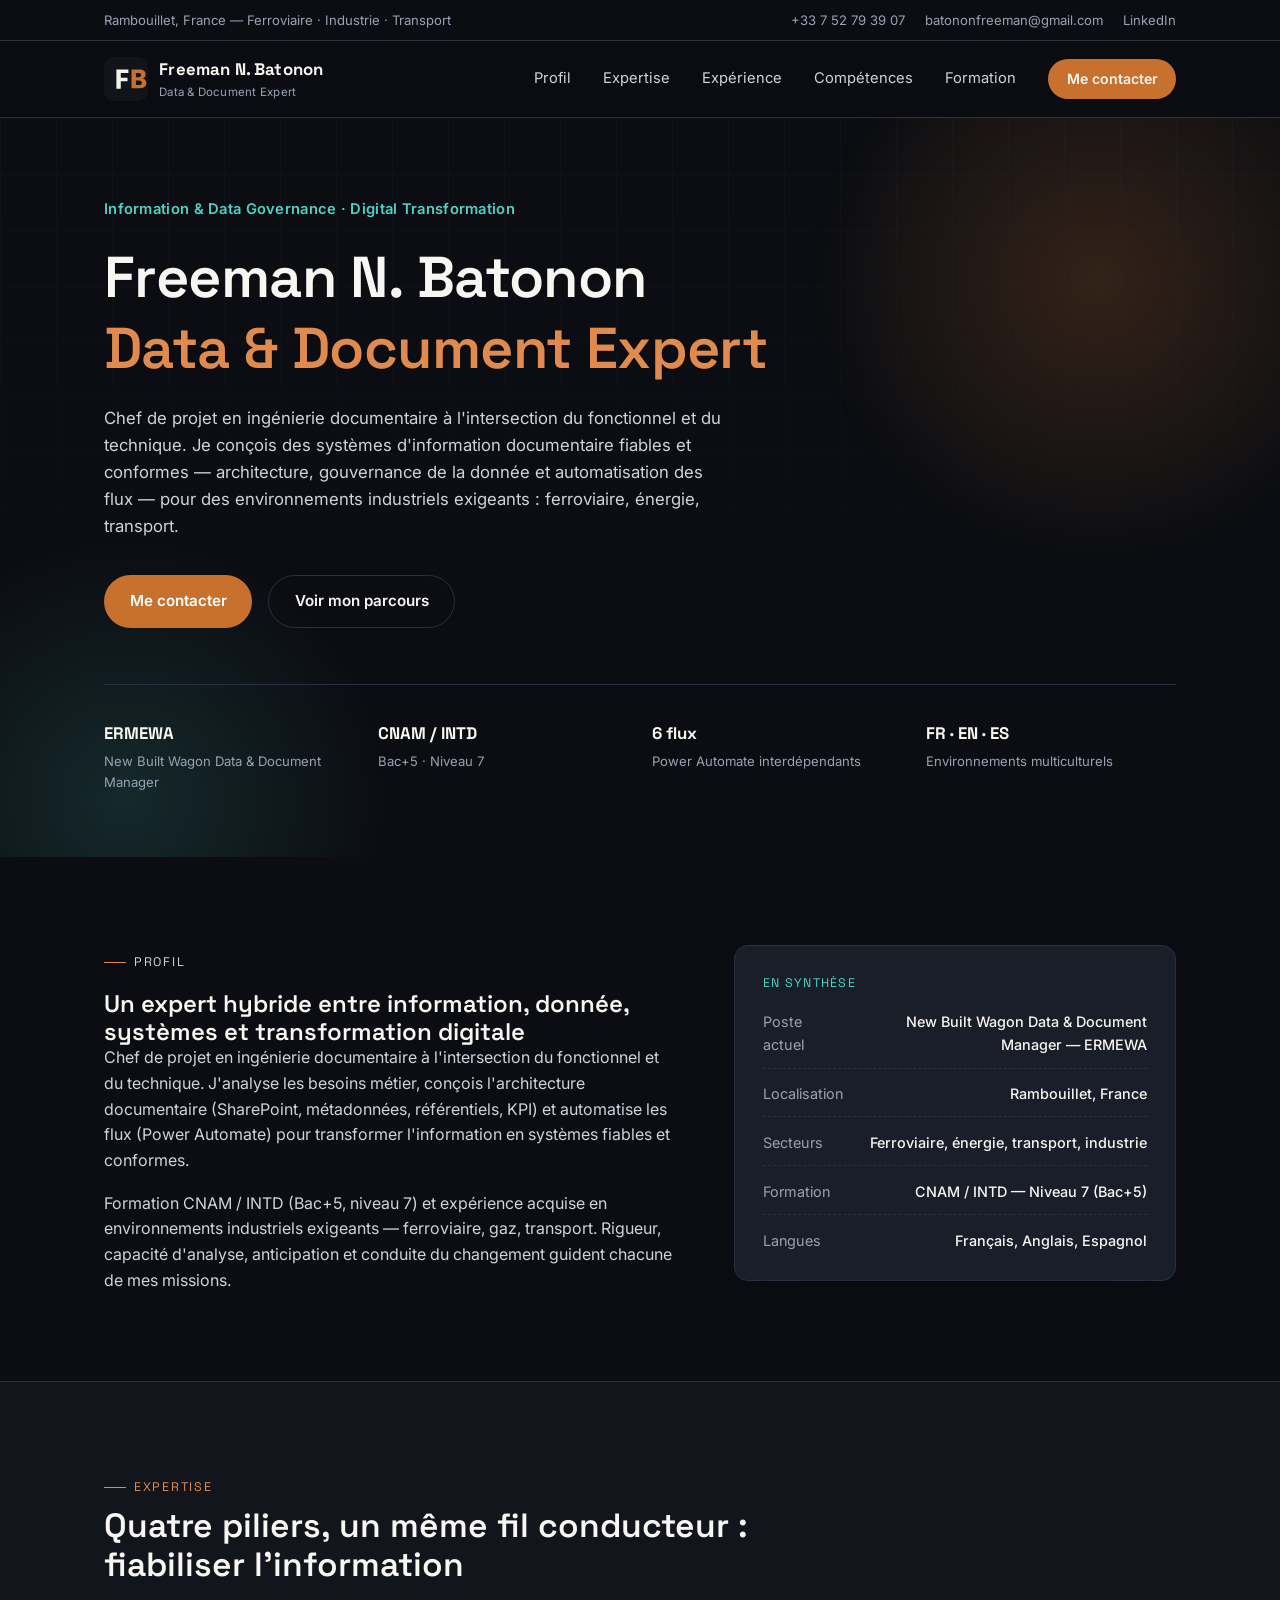
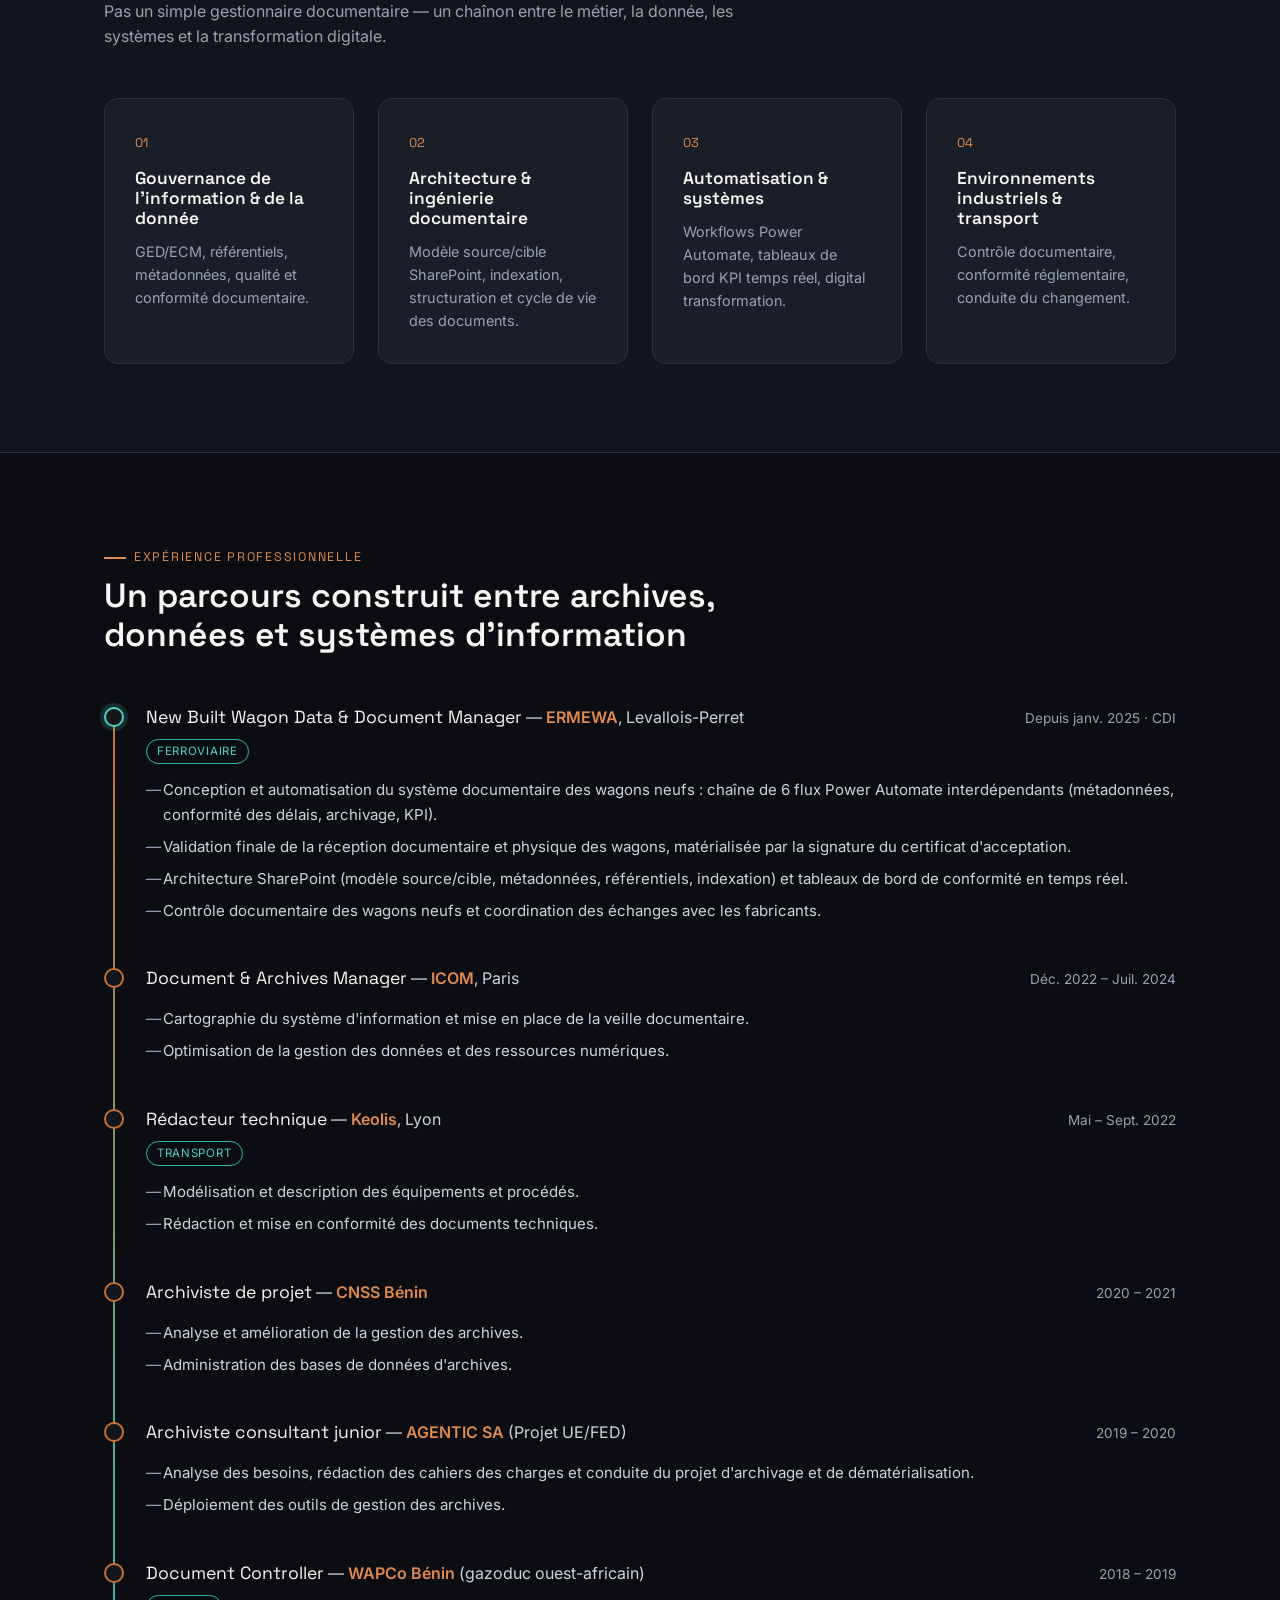
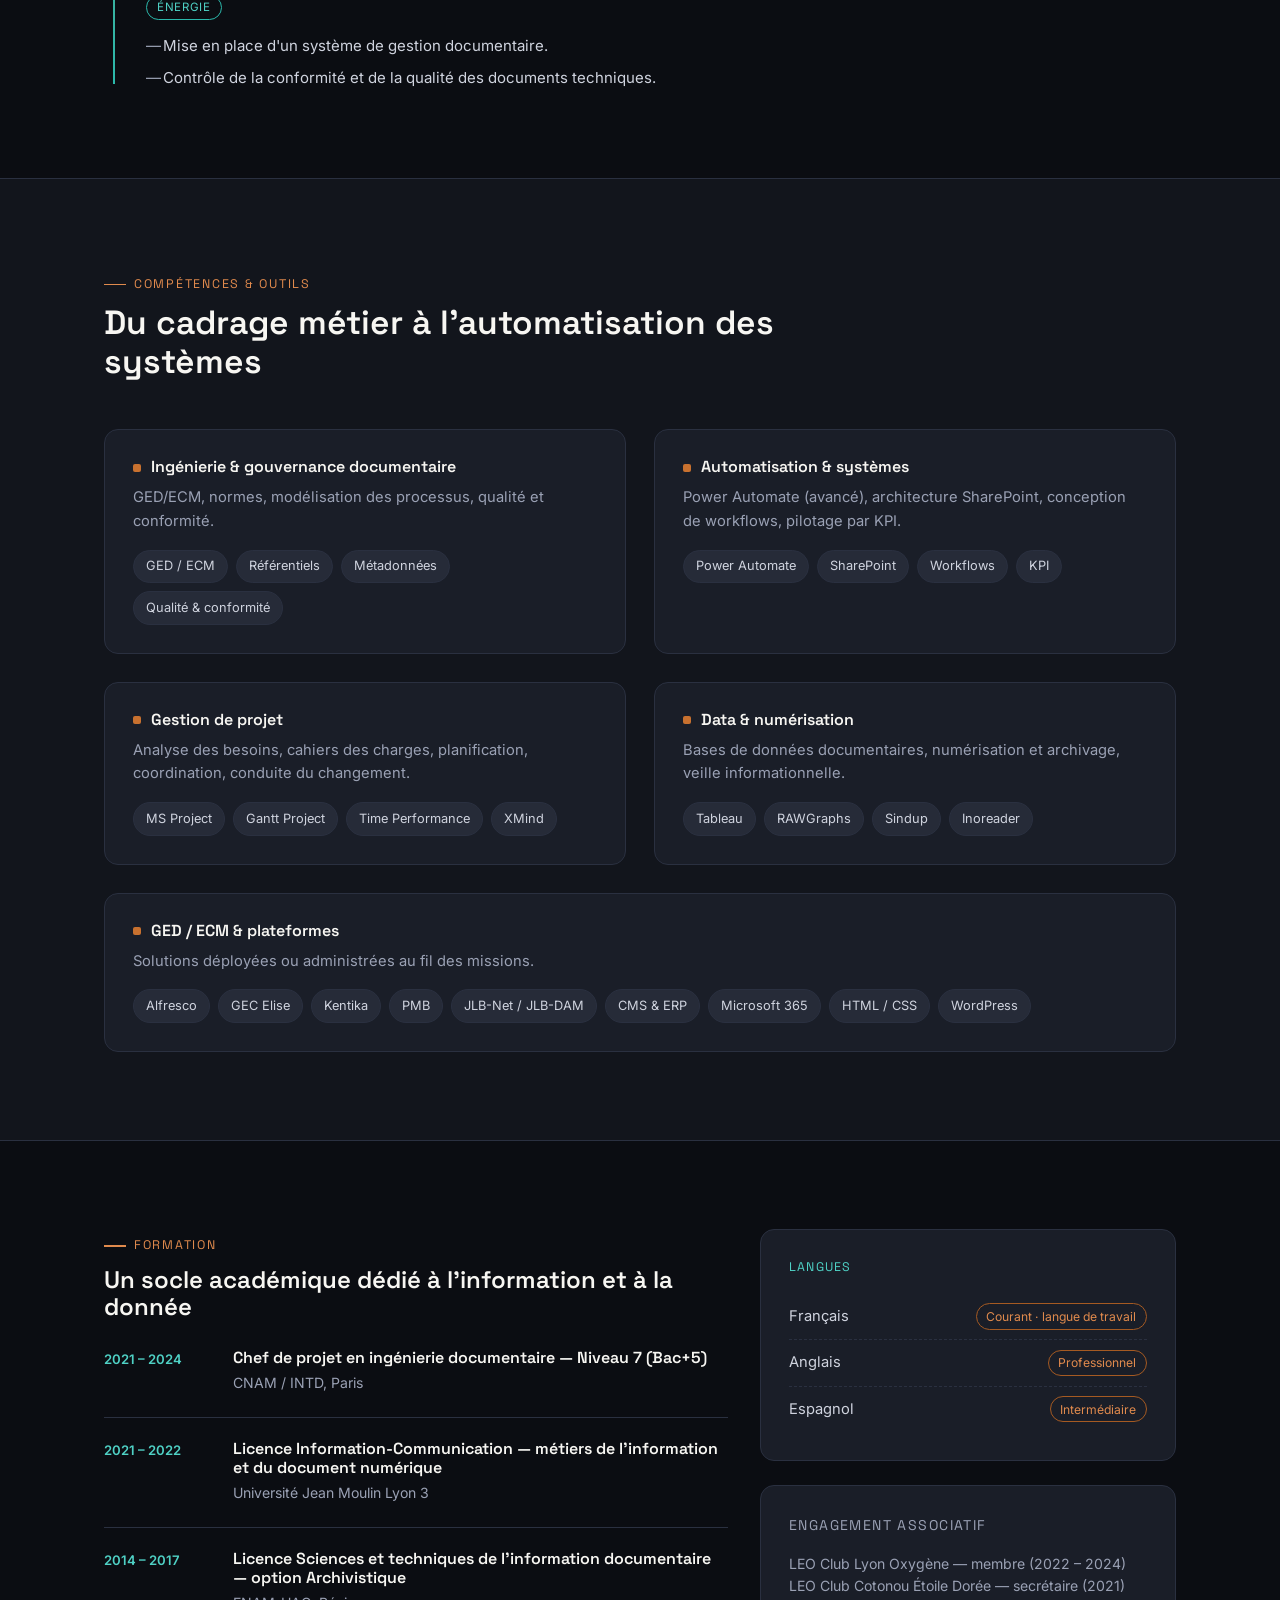
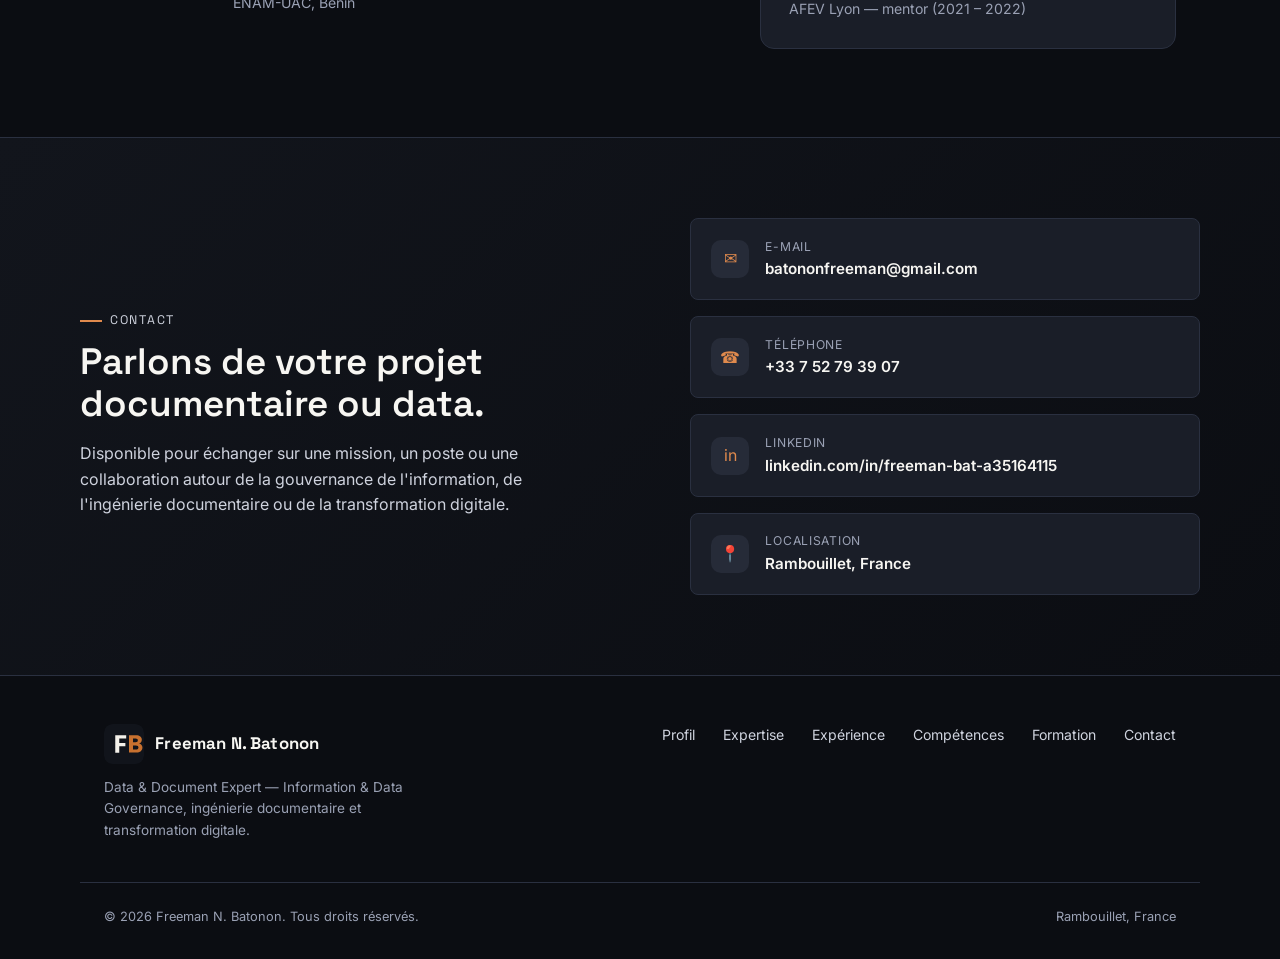
==== index.html @ de6629a1 "Site personnel de Freeman N. Batonon (v1) Page unique présentant le positionnement de Freeman comme " ====
<!DOCTYPE html>
<html lang="fr">
<head>
  <meta charset="UTF-8" />
  <meta name="viewport" content="width=device-width, initial-scale=1.0" />
  <title>Freeman N. Batonon — Data &amp; Document Expert</title>
  <meta name="description" content="Freeman N. Batonon — Chef de projet en ingénierie documentaire, Information &amp; Data Governance, Digital Transformation. Architecture documentaire, gouvernance de la donnée et automatisation des flux en environnements industriels (ferroviaire, énergie, transport)." />
  <meta name="theme-color" content="#0b0d12" />

  <!-- Open Graph -->
  <meta property="og:type" content="website" />
  <meta property="og:title" content="Freeman N. Batonon — Data & Document Expert" />
  <meta property="og:description" content="Chef de projet en ingénierie documentaire · Information & Data Governance · Digital Transformation. À l'intersection de l'information, de la donnée, des systèmes et du transport." />
  <meta property="og:locale" content="fr_FR" />

  <link rel="icon" type="image/svg+xml" href="assets/monogram.svg" />
  <link rel="preconnect" href="https://fonts.googleapis.com" />
  <link rel="preconnect" href="https://fonts.gstatic.com" crossorigin />
  <link href="https://fonts.googleapis.com/css2?family=Space+Grotesk:wght@500;600;700&family=Inter:wght@400;500;600;700&display=swap" rel="stylesheet" />
  <link rel="stylesheet" href="styles.css" />
</head>
<body>
  <a class="skip-link" href="#main">Aller au contenu</a>

  <!-- ============ TOP UTILITY BAR ============ -->
  <div class="topbar">
    <div class="wrap topbar-inner">
      <p class="topbar-tag">Rambouillet, France — Ferroviaire · Industrie · Transport</p>
      <nav class="topbar-nav" aria-label="Liens utiles">
        <a href="tel:+33752793907">+33 7 52 79 39 07</a>
        <a href="mailto:batononfreeman@gmail.com">batononfreeman@gmail.com</a>
        <a href="https://www.linkedin.com/in/freeman-bat-a35164115" target="_blank" rel="noopener">LinkedIn</a>
      </nav>
    </div>
  </div>

  <!-- ============ HEADER ============ -->
  <header class="site-header" id="top">
    <div class="wrap header-inner">
      <a class="brand" href="#top" aria-label="Freeman N. Batonon, accueil">
        <img class="brand-mark" src="assets/monogram.svg" alt="" width="44" height="44" />
        <span class="brand-text">Freeman N. Batonon<span class="brand-role">Data &amp; Document Expert</span></span>
      </a>

      <nav class="nav" id="nav" aria-label="Navigation principale">
        <a href="#profil">Profil</a>
        <a href="#expertise">Expertise</a>
        <a href="#experience">Expérience</a>
        <a href="#competences">Compétences</a>
        <a href="#formation">Formation</a>
        <a class="nav-cta" href="#contact">Me contacter</a>
      </nav>

      <button class="menu-btn" id="menuBtn" aria-label="Ouvrir le menu" aria-expanded="false" aria-controls="nav">
        <span></span><span></span><span></span>
      </button>
    </div>
  </header>

  <main id="main">
    <!-- ============ HERO ============ -->
    <section class="hero">
      <div class="hero-bg" aria-hidden="true">
        <span class="hero-grid"></span>
      </div>
      <div class="wrap">
        <p class="eyebrow reveal">Information &amp; Data Governance · Digital Transformation</p>

        <h1 class="hero-title">
          <span class="name reveal">Freeman N. Batonon</span>
          <span class="role reveal">Data &amp; Document Expert</span>
        </h1>

        <p class="hero-sub reveal">
          Chef de projet en ingénierie documentaire à l'intersection du fonctionnel et du technique.
          Je conçois des systèmes d'information documentaire fiables et conformes — architecture,
          gouvernance de la donnée et automatisation des flux — pour des environnements industriels
          exigeants : ferroviaire, énergie, transport.
        </p>

        <div class="hero-actions reveal">
          <a class="btn btn-primary" href="#contact">Me contacter</a>
          <a class="btn btn-ghost" href="#experience">Voir mon parcours</a>
        </div>

        <ul class="trust reveal">
          <li><strong>ERMEWA</strong><span>New Built Wagon Data &amp; Document Manager</span></li>
          <li><strong>CNAM / INTD</strong><span>Bac+5 · Niveau 7</span></li>
          <li><strong>6 flux</strong><span>Power Automate interdépendants</span></li>
          <li><strong>FR · EN · ES</strong><span>Environnements multiculturels</span></li>
        </ul>
      </div>
    </section>

    <!-- ============ PROFIL ============ -->
    <section class="section" id="profil">
      <div class="wrap about">
        <div class="about-text">
          <p class="label reveal">Profil</p>
          <h2 class="reveal">Un expert hybride entre information, donnée, systèmes et transformation digitale</h2>
          <p class="reveal">
            Chef de projet en ingénierie documentaire à l'intersection du fonctionnel et du technique.
            J'analyse les besoins métier, conçois l'architecture documentaire (SharePoint, métadonnées,
            référentiels, KPI) et automatise les flux (Power Automate) pour transformer l'information
            en systèmes fiables et conformes.
          </p>
          <p class="reveal">
            Formation CNAM / INTD (Bac+5, niveau 7) et expérience acquise en environnements industriels
            exigeants — ferroviaire, gaz, transport. Rigueur, capacité d'analyse, anticipation et
            conduite du changement guident chacune de mes missions.
          </p>
        </div>
        <aside class="about-card reveal">
          <p class="about-card-label">En synthèse</p>
          <ul class="facts">
            <li><span>Poste actuel</span><span>New Built Wagon Data &amp; Document Manager — ERMEWA</span></li>
            <li><span>Localisation</span><span>Rambouillet, France</span></li>
            <li><span>Secteurs</span><span>Ferroviaire, énergie, transport, industrie</span></li>
            <li><span>Formation</span><span>CNAM / INTD — Niveau 7 (Bac+5)</span></li>
            <li><span>Langues</span><span>Français, Anglais, Espagnol</span></li>
          </ul>
        </aside>
      </div>
    </section>

    <!-- ============ EXPERTISE ============ -->
    <section class="section section-tint" id="expertise">
      <div class="wrap">
        <header class="section-head">
          <p class="label reveal">Expertise</p>
          <h2 class="reveal">Quatre piliers, un même fil conducteur : fiabiliser l'information</h2>
          <p class="section-lead reveal">
            Pas un simple gestionnaire documentaire — un chaînon entre le métier, la donnée, les
            systèmes et la transformation digitale.
          </p>
        </header>

        <div class="pillars">
          <article class="pillar reveal">
            <span class="pillar-num">01</span>
            <h3>Gouvernance de l'information &amp; de la donnée</h3>
            <p>GED/ECM, référentiels, métadonnées, qualité et conformité documentaire.</p>
          </article>
          <article class="pillar reveal">
            <span class="pillar-num">02</span>
            <h3>Architecture &amp; ingénierie documentaire</h3>
            <p>Modèle source/cible SharePoint, indexation, structuration et cycle de vie des documents.</p>
          </article>
          <article class="pillar reveal">
            <span class="pillar-num">03</span>
            <h3>Automatisation &amp; systèmes</h3>
            <p>Workflows Power Automate, tableaux de bord KPI temps réel, digital transformation.</p>
          </article>
          <article class="pillar reveal">
            <span class="pillar-num">04</span>
            <h3>Environnements industriels &amp; transport</h3>
            <p>Contrôle documentaire, conformité réglementaire, conduite du changement.</p>
          </article>
        </div>
      </div>
    </section>

    <!-- ============ EXPÉRIENCE ============ -->
    <section class="section" id="experience">
      <div class="wrap">
        <header class="section-head">
          <p class="label reveal">Expérience professionnelle</p>
          <h2 class="reveal">Un parcours construit entre archives, données et systèmes d'information</h2>
        </header>

        <div class="timeline">
          <article class="tl-item current reveal">
            <span class="tl-dot" aria-hidden="true"></span>
            <div class="tl-head">
              <div><span class="tl-role">New Built Wagon Data &amp; Document Manager</span> — <span class="tl-org">ERMEWA</span>, Levallois-Perret</div>
              <span class="tl-period">Depuis janv. 2025 · CDI</span>
            </div>
            <span class="tl-tag">Ferroviaire</span>
            <ul class="tl-list">
              <li>Conception et automatisation du système documentaire des wagons neufs : chaîne de 6 flux Power Automate interdépendants (métadonnées, conformité des délais, archivage, KPI).</li>
              <li>Validation finale de la réception documentaire et physique des wagons, matérialisée par la signature du certificat d'acceptation.</li>
              <li>Architecture SharePoint (modèle source/cible, métadonnées, référentiels, indexation) et tableaux de bord de conformité en temps réel.</li>
              <li>Contrôle documentaire des wagons neufs et coordination des échanges avec les fabricants.</li>
            </ul>
          </article>

          <article class="tl-item reveal">
            <span class="tl-dot" aria-hidden="true"></span>
            <div class="tl-head">
              <div><span class="tl-role">Document &amp; Archives Manager</span> — <span class="tl-org">ICOM</span>, Paris</div>
              <span class="tl-period">Déc. 2022 – Juil. 2024</span>
            </div>
            <ul class="tl-list">
              <li>Cartographie du système d'information et mise en place de la veille documentaire.</li>
              <li>Optimisation de la gestion des données et des ressources numériques.</li>
            </ul>
          </article>

          <article class="tl-item reveal">
            <span class="tl-dot" aria-hidden="true"></span>
            <div class="tl-head">
              <div><span class="tl-role">Rédacteur technique</span> — <span class="tl-org">Keolis</span>, Lyon</div>
              <span class="tl-period">Mai – Sept. 2022</span>
            </div>
            <span class="tl-tag">Transport</span>
            <ul class="tl-list">
              <li>Modélisation et description des équipements et procédés.</li>
              <li>Rédaction et mise en conformité des documents techniques.</li>
            </ul>
          </article>

          <article class="tl-item reveal">
            <span class="tl-dot" aria-hidden="true"></span>
            <div class="tl-head">
              <div><span class="tl-role">Archiviste de projet</span> — <span class="tl-org">CNSS Bénin</span></div>
              <span class="tl-period">2020 – 2021</span>
            </div>
            <ul class="tl-list">
              <li>Analyse et amélioration de la gestion des archives.</li>
              <li>Administration des bases de données d'archives.</li>
            </ul>
          </article>

          <article class="tl-item reveal">
            <span class="tl-dot" aria-hidden="true"></span>
            <div class="tl-head">
              <div><span class="tl-role">Archiviste consultant junior</span> — <span class="tl-org">AGENTIC SA</span> (Projet UE/FED)</div>
              <span class="tl-period">2019 – 2020</span>
            </div>
            <ul class="tl-list">
              <li>Analyse des besoins, rédaction des cahiers des charges et conduite du projet d'archivage et de dématérialisation.</li>
              <li>Déploiement des outils de gestion des archives.</li>
            </ul>
          </article>

          <article class="tl-item reveal">
            <span class="tl-dot" aria-hidden="true"></span>
            <div class="tl-head">
              <div><span class="tl-role">Document Controller</span> — <span class="tl-org">WAPCo Bénin</span> (gazoduc ouest-africain)</div>
              <span class="tl-period">2018 – 2019</span>
            </div>
            <span class="tl-tag">Énergie</span>
            <ul class="tl-list">
              <li>Mise en place d'un système de gestion documentaire.</li>
              <li>Contrôle de la conformité et de la qualité des documents techniques.</li>
            </ul>
          </article>
        </div>
      </div>
    </section>

    <!-- ============ COMPÉTENCES & OUTILS ============ -->
    <section class="section section-tint" id="competences">
      <div class="wrap">
        <header class="section-head">
          <p class="label reveal">Compétences &amp; outils</p>
          <h2 class="reveal">Du cadrage métier à l'automatisation des systèmes</h2>
        </header>

        <div class="skills-grid">
          <div class="skill-block reveal">
            <h3>Ingénierie &amp; gouvernance documentaire</h3>
            <p>GED/ECM, normes, modélisation des processus, qualité et conformité.</p>
            <div class="tags">
              <span class="tag">GED / ECM</span><span class="tag">Référentiels</span>
              <span class="tag">Métadonnées</span><span class="tag">Qualité &amp; conformité</span>
            </div>
          </div>
          <div class="skill-block reveal">
            <h3>Automatisation &amp; systèmes</h3>
            <p>Power Automate (avancé), architecture SharePoint, conception de workflows, pilotage par KPI.</p>
            <div class="tags">
              <span class="tag">Power Automate</span><span class="tag">SharePoint</span>
              <span class="tag">Workflows</span><span class="tag">KPI</span>
            </div>
          </div>
          <div class="skill-block reveal">
            <h3>Gestion de projet</h3>
            <p>Analyse des besoins, cahiers des charges, planification, coordination, conduite du changement.</p>
            <div class="tags">
              <span class="tag">MS Project</span><span class="tag">Gantt Project</span>
              <span class="tag">Time Performance</span><span class="tag">XMind</span>
            </div>
          </div>
          <div class="skill-block reveal">
            <h3>Data &amp; numérisation</h3>
            <p>Bases de données documentaires, numérisation et archivage, veille informationnelle.</p>
            <div class="tags">
              <span class="tag">Tableau</span><span class="tag">RAWGraphs</span>
              <span class="tag">Sindup</span><span class="tag">Inoreader</span>
            </div>
          </div>
        </div>

        <div class="skill-block reveal" style="margin-top: 1.75rem;">
          <h3>GED / ECM &amp; plateformes</h3>
          <p>Solutions déployées ou administrées au fil des missions.</p>
          <div class="tags">
            <span class="tag">Alfresco</span><span class="tag">GEC Elise</span><span class="tag">Kentika</span>
            <span class="tag">PMB</span><span class="tag">JLB-Net / JLB-DAM</span><span class="tag">CMS &amp; ERP</span>
            <span class="tag">Microsoft 365</span><span class="tag">HTML / CSS</span><span class="tag">WordPress</span>
          </div>
        </div>
      </div>
    </section>

    <!-- ============ FORMATION & LANGUES ============ -->
    <section class="section" id="formation">
      <div class="wrap split-two">
        <div>
          <p class="label reveal">Formation</p>
          <h2 class="reveal" style="margin-bottom: 1.75rem;">Un socle académique dédié à l'information et à la donnée</h2>
          <div class="formation-list">
            <div class="formation-item reveal">
              <span class="years">2021 – 2024</span>
              <div>
                <h3>Chef de projet en ingénierie documentaire — Niveau 7 (Bac+5)</h3>
                <p>CNAM / INTD, Paris</p>
              </div>
            </div>
            <div class="formation-item reveal">
              <span class="years">2021 – 2022</span>
              <div>
                <h3>Licence Information-Communication — métiers de l'information et du document numérique</h3>
                <p>Université Jean Moulin Lyon 3</p>
              </div>
            </div>
            <div class="formation-item reveal">
              <span class="years">2014 – 2017</span>
              <div>
                <h3>Licence Sciences et techniques de l'information documentaire — option Archivistique</h3>
                <p>ENAM-UAC, Bénin</p>
              </div>
            </div>
          </div>
        </div>

        <div>
          <div class="langues-card reveal">
            <p class="about-card-label">Langues</p>
            <div class="lang-row"><span>Français</span><span class="lang-level">Courant · langue de travail</span></div>
            <div class="lang-row"><span>Anglais</span><span class="lang-level">Professionnel</span></div>
            <div class="lang-row"><span>Espagnol</span><span class="lang-level">Intermédiaire</span></div>
          </div>
          <div class="engage-card reveal">
            <p class="about-card-label">Engagement associatif</p>
            <p>
              LEO Club Lyon Oxygène — membre (2022 – 2024)<br />
              LEO Club Cotonou Étoile Dorée — secrétaire (2021)<br />
              AFEV Lyon — mentor (2021 – 2022)
            </p>
          </div>
        </div>
      </div>
    </section>

    <!-- ============ CONTACT ============ -->
    <section class="cta" id="contact">
      <div class="wrap cta-inner">
        <div class="cta-text reveal">
          <p class="label">Contact</p>
          <h2>Parlons de votre projet documentaire ou data.</h2>
          <p>
            Disponible pour échanger sur une mission, un poste ou une collaboration autour de la
            gouvernance de l'information, de l'ingénierie documentaire ou de la transformation digitale.
          </p>
        </div>

        <div class="contact-cards reveal">
          <a class="contact-card" href="mailto:batononfreeman@gmail.com">
            <span class="contact-icon" aria-hidden="true">✉</span>
            <span class="contact-meta"><span>E-mail</span><strong>batononfreeman@gmail.com</strong></span>
          </a>
          <a class="contact-card" href="tel:+33752793907">
            <span class="contact-icon" aria-hidden="true">☎</span>
            <span class="contact-meta"><span>Téléphone</span><strong>+33 7 52 79 39 07</strong></span>
          </a>
          <a class="contact-card" href="https://www.linkedin.com/in/freeman-bat-a35164115" target="_blank" rel="noopener">
            <span class="contact-icon" aria-hidden="true">in</span>
            <span class="contact-meta"><span>LinkedIn</span><strong>linkedin.com/in/freeman-bat-a35164115</strong></span>
          </a>
          <div class="contact-card" style="cursor: default;">
            <span class="contact-icon" aria-hidden="true">📍</span>
            <span class="contact-meta"><span>Localisation</span><strong>Rambouillet, France</strong></span>
          </div>
        </div>
      </div>
    </section>
  </main>

  <!-- ============ FOOTER ============ -->
  <footer class="site-footer">
    <div class="wrap footer-inner">
      <div class="footer-brand">
        <a class="brand" href="#top" aria-label="Freeman N. Batonon, accueil">
          <img class="brand-mark" src="assets/monogram.svg" alt="" width="40" height="40" />
          <span class="brand-text">Freeman N. Batonon</span>
        </a>
        <p>Data &amp; Document Expert — Information &amp; Data Governance, ingénierie documentaire et transformation digitale.</p>
      </div>
      <nav class="footer-links" aria-label="Liens du site">
        <a href="#profil">Profil</a>
        <a href="#expertise">Expertise</a>
        <a href="#experience">Expérience</a>
        <a href="#competences">Compétences</a>
        <a href="#formation">Formation</a>
        <a href="#contact">Contact</a>
      </nav>
    </div>
    <div class="wrap footer-bottom">
      <p>© <span id="year">2026</span> Freeman N. Batonon. Tous droits réservés.</p>
      <p>Rambouillet, France</p>
    </div>
  </footer>

  <script src="script.js"></script>
</body>
</html>
---- styles.css ----
/* ===========================================================
   Freeman N. Batonon — Data & Document Expert
   Design system: ink/graphite base, copper (rail) + teal (data) accents
   =========================================================== */

:root {
  /* Base */
  --ink-950: #0b0d12;
  --ink-900: #12151c;
  --ink-800: #1a1e28;
  --ink-700: #262b38;
  --ink-600: #384056;
  --line: #2a3040;
  --paper: #f6f4ef;
  --paper-dim: #e9e6dd;

  /* Text */
  --text-0: #f7f6f2;
  --text-1: #cfd3de;
  --text-2: #9aa1b4;
  --text-ink: #1b1d24;
  --text-ink-dim: #565c6e;

  /* Accents */
  --copper-400: #e08a4d;
  --copper-500: #c8712f;
  --copper-600: #a55a22;
  --teal-400: #4fd1c5;
  --teal-500: #2bb8ab;

  /* Type */
  --font-head: "Space Grotesk", "Segoe UI", sans-serif;
  --font-body: "Inter", "Segoe UI", sans-serif;

  /* Layout */
  --wrap: 1120px;
  --radius: 14px;
  --radius-sm: 8px;
  --shadow-1: 0 20px 50px -25px rgba(0, 0, 0, 0.6);
  --shadow-2: 0 10px 30px -18px rgba(0, 0, 0, 0.5);

  color-scheme: dark;
}

/* ============ RESET ============ */
* , *::before, *::after { box-sizing: border-box; }
html { scroll-behavior: smooth; }
body {
  margin: 0;
  background: var(--ink-950);
  color: var(--text-1);
  font-family: var(--font-body);
  font-size: 16px;
  line-height: 1.6;
  -webkit-font-smoothing: antialiased;
}
img { max-width: 100%; display: block; }
a { color: inherit; text-decoration: none; }
ul { list-style: none; margin: 0; padding: 0; }
h1, h2, h3, h4 { font-family: var(--font-head); color: var(--text-0); margin: 0; line-height: 1.15; font-weight: 600; }
p { margin: 0; }
button { font: inherit; color: inherit; background: none; border: none; cursor: pointer; }

.skip-link {
  position: absolute; left: -999px; top: 0;
  background: var(--copper-500); color: #fff; padding: 0.75rem 1.25rem;
  z-index: 200; border-radius: 0 0 8px 0;
}
.skip-link:focus { left: 0; }

:focus-visible { outline: 2px solid var(--teal-400); outline-offset: 3px; }

.wrap { max-width: var(--wrap); margin: 0 auto; padding: 0 1.5rem; }

.label {
  font-family: var(--font-head);
  font-size: 0.78rem;
  letter-spacing: 0.14em;
  text-transform: uppercase;
  color: var(--copper-400);
  margin: 0 0 0.6rem;
  display: inline-flex;
  align-items: center;
  gap: 0.5rem;
}
.label::before {
  content: "";
  width: 22px; height: 1.5px;
  background: var(--copper-400);
  display: inline-block;
}

/* ============ REVEAL ANIMATION ============ */
.reveal { opacity: 0; transform: translateY(16px); transition: opacity 0.7s ease, transform 0.7s ease; }
.reveal.in-view { opacity: 1; transform: translateY(0); }
@media (prefers-reduced-motion: reduce) {
  .reveal { opacity: 1; transform: none; transition: none; }
  html { scroll-behavior: auto; }
}

/* ============ TOPBAR ============ */
.topbar {
  background: var(--ink-950);
  border-bottom: 1px solid var(--line);
  font-size: 0.82rem;
}
.topbar-inner { display: flex; align-items: center; justify-content: space-between; height: 40px; }
.topbar-tag { color: var(--text-2); margin: 0; }
.topbar-nav { display: flex; align-items: center; gap: 1.25rem; }
.topbar-nav a { color: var(--text-2); transition: color 0.2s; }
.topbar-nav a:hover { color: var(--teal-400); }

/* ============ HEADER ============ */
.site-header {
  position: sticky; top: 0; z-index: 100;
  background: rgba(11, 13, 18, 0.85);
  backdrop-filter: blur(10px);
  border-bottom: 1px solid var(--line);
}
.header-inner { display: flex; align-items: center; justify-content: space-between; height: 76px; }
.brand { display: flex; align-items: center; gap: 0.7rem; }
.brand-mark { border-radius: 8px; }
.brand-text { font-family: var(--font-head); font-weight: 700; font-size: 1.05rem; color: var(--text-0); letter-spacing: 0.01em; }
.brand-role { display: block; font-family: var(--font-body); font-weight: 400; font-size: 0.72rem; color: var(--text-2); letter-spacing: 0.02em; }

.nav { display: flex; align-items: center; gap: 2rem; }
.nav a:not(.nav-cta) {
  font-size: 0.92rem; color: var(--text-1); position: relative; padding: 0.3rem 0;
  transition: color 0.2s;
}
.nav a:not(.nav-cta):hover, .nav a.active { color: var(--text-0); }
.nav a:not(.nav-cta)::after {
  content: ""; position: absolute; left: 0; right: 100%; bottom: -2px; height: 2px;
  background: var(--copper-400); transition: right 0.25s ease;
}
.nav a:not(.nav-cta):hover::after, .nav a.active::after { right: 0; }
.nav-cta {
  background: var(--copper-500); color: #fff; padding: 0.55rem 1.15rem; border-radius: 999px;
  font-size: 0.88rem; font-weight: 600; transition: background 0.2s, transform 0.2s;
}
.nav-cta:hover { background: var(--copper-400); transform: translateY(-1px); }

.menu-btn { display: none; flex-direction: column; gap: 5px; width: 34px; height: 34px; align-items: center; justify-content: center; }
.menu-btn span { width: 22px; height: 2px; background: var(--text-0); transition: transform 0.25s, opacity 0.25s; }
.menu-btn[aria-expanded="true"] span:nth-child(1) { transform: translateY(7px) rotate(45deg); }
.menu-btn[aria-expanded="true"] span:nth-child(2) { opacity: 0; }
.menu-btn[aria-expanded="true"] span:nth-child(3) { transform: translateY(-7px) rotate(-45deg); }

@media (max-width: 860px) {
  .menu-btn { display: flex; }
  .nav {
    position: fixed; inset: 76px 0 0 0; height: calc(100vh - 76px);
    background: var(--ink-950); flex-direction: column; justify-content: flex-start;
    padding: 2.5rem 1.5rem; gap: 1.75rem; transform: translateX(100%);
    transition: transform 0.3s ease; overflow-y: auto;
  }
  .nav.open { transform: translateX(0); }
  .nav a:not(.nav-cta) { font-size: 1.15rem; }
  .nav-cta { align-self: flex-start; }
}

/* ============ BUTTONS ============ */
.btn {
  display: inline-flex; align-items: center; gap: 0.5rem;
  padding: 0.85rem 1.6rem; border-radius: 999px; font-weight: 600; font-size: 0.95rem;
  transition: background 0.2s, color 0.2s, transform 0.2s, border-color 0.2s;
}
.btn-primary { background: var(--copper-500); color: #fff; }
.btn-primary:hover { background: var(--copper-400); transform: translateY(-2px); }
.btn-ghost { border: 1px solid var(--line); color: var(--text-0); }
.btn-ghost:hover { border-color: var(--teal-400); color: var(--teal-400); transform: translateY(-2px); }

/* ============ HERO ============ */
.hero { position: relative; overflow: hidden; padding: 5rem 0 4rem; }
.hero-bg { position: absolute; inset: 0; z-index: -1; }
.hero-bg::before {
  content: ""; position: absolute; top: -20%; right: -10%; width: 620px; height: 620px;
  background: radial-gradient(circle, rgba(200, 113, 47, 0.22), transparent 65%);
  filter: blur(10px);
}
.hero-bg::after {
  content: ""; position: absolute; bottom: -30%; left: -12%; width: 560px; height: 560px;
  background: radial-gradient(circle, rgba(79, 209, 197, 0.14), transparent 65%);
}
.hero-grid {
  position: absolute; inset: 0;
  background-image: linear-gradient(var(--line) 1px, transparent 1px), linear-gradient(90deg, var(--line) 1px, transparent 1px);
  background-size: 56px 56px;
  mask-image: linear-gradient(to bottom, rgba(0,0,0,0.5), transparent 70%);
  opacity: 0.35;
}

.eyebrow { font-size: 0.92rem; color: var(--teal-400); font-weight: 600; letter-spacing: 0.02em; margin-bottom: 1.4rem; }
.hero-title { font-size: clamp(2.3rem, 5vw, 3.6rem); letter-spacing: -0.01em; }
.hero-title .name { display: block; color: var(--text-0); }
.hero-title .role { display: block; color: var(--copper-400); margin-top: 0.3rem; }
.hero-sub {
  margin-top: 1.5rem; font-size: 1.05rem; color: var(--text-1); max-width: 620px;
}
.hero-actions { margin-top: 2.2rem; display: flex; gap: 1rem; flex-wrap: wrap; }

.trust {
  margin-top: 3.5rem; display: grid; grid-template-columns: repeat(4, 1fr); gap: 1.5rem;
  padding-top: 2.2rem; border-top: 1px solid var(--line);
}
.trust li { display: flex; flex-direction: column; gap: 0.25rem; }
.trust strong { font-family: var(--font-head); color: var(--text-0); font-size: 1.05rem; }
.trust span { font-size: 0.82rem; color: var(--text-2); }
@media (max-width: 760px) { .trust { grid-template-columns: repeat(2, 1fr); } }

/* ============ SECTION SHELL ============ */
.section { padding: 5.5rem 0; }
.section-tint { background: var(--ink-900); border-top: 1px solid var(--line); border-bottom: 1px solid var(--line); }
.section-head { max-width: 680px; margin: 0 0 3rem; }
.section-head h2 { font-size: clamp(1.6rem, 3vw, 2.1rem); }
.section-lead { margin-top: 0.9rem; color: var(--text-2); font-size: 1rem; }

/* ============ PROFIL / ABOUT ============ */
.about { display: grid; grid-template-columns: 1.3fr 1fr; gap: 3.5rem; align-items: start; }
.about-text p { margin-bottom: 1.1rem; color: var(--text-1); }
.about-text p:last-child { margin-bottom: 0; }
.about-card {
  background: var(--ink-800); border: 1px solid var(--line); border-radius: var(--radius);
  padding: 1.75rem; box-shadow: var(--shadow-2);
}
.about-card-label { font-family: var(--font-head); font-size: 0.78rem; text-transform: uppercase; letter-spacing: 0.1em; color: var(--teal-400); margin-bottom: 1rem; }
.facts { display: flex; flex-direction: column; gap: 0.85rem; }
.facts li { display: flex; justify-content: space-between; gap: 1rem; font-size: 0.9rem; border-bottom: 1px dashed var(--line); padding-bottom: 0.7rem; }
.facts li:last-child { border-bottom: none; padding-bottom: 0; }
.facts span:first-child { color: var(--text-2); }
.facts span:last-child { color: var(--text-0); text-align: right; font-weight: 500; }
@media (max-width: 860px) { .about { grid-template-columns: 1fr; } }

/* ============ EXPERTISE PILLARS ============ */
.pillars { display: grid; grid-template-columns: repeat(4, 1fr); gap: 1.5rem; }
.pillar {
  background: var(--ink-800); border: 1px solid var(--line); border-radius: var(--radius);
  padding: 1.9rem; transition: transform 0.25s, border-color 0.25s;
}
.pillar:hover { transform: translateY(-4px); border-color: var(--copper-500); }
.pillar-num { font-family: var(--font-head); font-size: 0.8rem; color: var(--copper-400); }
.pillar h3 { font-size: 1.08rem; margin: 0.9rem 0 0.7rem; }
.pillar p { font-size: 0.9rem; color: var(--text-2); }
@media (max-width: 980px) { .pillars { grid-template-columns: repeat(2, 1fr); } }
@media (max-width: 560px) { .pillars { grid-template-columns: 1fr; } }

/* ============ TIMELINE (EXPERIENCE) ============ */
.timeline { position: relative; margin-top: 1rem; }
.timeline::before {
  content: ""; position: absolute; left: 9px; top: 6px; bottom: 6px; width: 2px;
  background: linear-gradient(var(--copper-500), var(--teal-500));
}
.tl-item { position: relative; padding: 0 0 2.6rem 2.6rem; }
.tl-item:last-child { padding-bottom: 0; }
.tl-dot {
  position: absolute; left: 0; top: 4px; width: 20px; height: 20px; border-radius: 50%;
  background: var(--ink-900); border: 2px solid var(--copper-500);
}
.tl-item.current .tl-dot { border-color: var(--teal-400); box-shadow: 0 0 0 4px rgba(79, 209, 197, 0.16); }
.tl-head { display: flex; flex-wrap: wrap; align-items: baseline; justify-content: space-between; gap: 0.5rem 1.5rem; }
.tl-role { font-family: var(--font-head); font-size: 1.1rem; color: var(--text-0); }
.tl-org { color: var(--copper-400); font-weight: 600; }
.tl-period { font-size: 0.85rem; color: var(--text-2); white-space: nowrap; }
.tl-tag {
  display: inline-block; margin-top: 0.5rem; font-size: 0.72rem; letter-spacing: 0.06em; text-transform: uppercase;
  color: var(--teal-400); border: 1px solid var(--teal-500); border-radius: 999px; padding: 0.15rem 0.65rem;
}
.tl-list { margin-top: 0.9rem; display: flex; flex-direction: column; gap: 0.5rem; }
.tl-list li { position: relative; padding-left: 1.1rem; font-size: 0.94rem; color: var(--text-1); }
.tl-list li::before { content: "—"; position: absolute; left: 0; color: var(--text-2); }

/* ============ SKILLS / TOOLS ============ */
.skills-grid { display: grid; grid-template-columns: repeat(2, 1fr); gap: 1.75rem; }
.skill-block {
  background: var(--ink-800); border: 1px solid var(--line); border-radius: var(--radius); padding: 1.75rem;
}
.skill-block h3 { font-size: 1rem; display: flex; align-items: center; gap: 0.6rem; }
.skill-block h3::before { content: ""; width: 8px; height: 8px; border-radius: 2px; background: var(--copper-500); }
.skill-block p { margin-top: 0.6rem; font-size: 0.92rem; color: var(--text-2); }
.tags { margin-top: 1rem; display: flex; flex-wrap: wrap; gap: 0.5rem; }
.tag {
  font-size: 0.8rem; padding: 0.35rem 0.75rem; border-radius: 999px; background: var(--ink-700);
  color: var(--text-1); border: 1px solid var(--line);
}
@media (max-width: 760px) { .skills-grid { grid-template-columns: 1fr; } }

/* ============ FORMATION / LANGUES ============ */
.split-two { display: grid; grid-template-columns: 1.5fr 1fr; gap: 2rem; }
.formation-list { display: flex; flex-direction: column; gap: 1.4rem; }
.formation-item { display: grid; grid-template-columns: 110px 1fr; gap: 1.2rem; padding-bottom: 1.4rem; border-bottom: 1px solid var(--line); }
.formation-item:last-child { border-bottom: none; padding-bottom: 0; }
.formation-item .years { font-size: 0.82rem; color: var(--teal-400); font-weight: 600; }
.formation-item h3 { font-size: 1rem; margin-bottom: 0.3rem; }
.formation-item p { font-size: 0.88rem; color: var(--text-2); }

.langues-card, .engage-card {
  background: var(--ink-800); border: 1px solid var(--line); border-radius: var(--radius); padding: 1.75rem;
}
.langues-card + .engage-card { margin-top: 1.5rem; }
.lang-row { display: flex; align-items: center; justify-content: space-between; padding: 0.6rem 0; border-bottom: 1px dashed var(--line); font-size: 0.92rem; }
.lang-row:last-child { border-bottom: none; }
.lang-level { font-size: 0.76rem; color: var(--copper-400); border: 1px solid var(--copper-600); border-radius: 999px; padding: 0.15rem 0.6rem; }
.engage-card p { font-size: 0.88rem; color: var(--text-2); }
@media (max-width: 860px) { .split-two { grid-template-columns: 1fr; } .formation-item { grid-template-columns: 1fr; } }

/* ============ CTA / CONTACT ============ */
.cta {
  background: linear-gradient(135deg, var(--ink-900), var(--ink-950));
  border-top: 1px solid var(--line);
}
.cta-inner { padding: 5rem 0; display: grid; grid-template-columns: 1.1fr 1fr; gap: 3rem; align-items: center; }
.cta-text h2 { font-size: clamp(1.7rem, 3vw, 2.3rem); }
.cta-text p { margin-top: 1rem; color: var(--text-1); max-width: 480px; }
.contact-cards { display: grid; gap: 1rem; }
.contact-card {
  display: flex; align-items: center; gap: 1rem; background: var(--ink-800); border: 1px solid var(--line);
  border-radius: var(--radius-sm); padding: 1.1rem 1.3rem; transition: border-color 0.2s, transform 0.2s;
}
.contact-card:hover { border-color: var(--copper-500); transform: translateX(4px); }
.contact-icon {
  width: 38px; height: 38px; border-radius: 10px; background: var(--ink-700); display: flex;
  align-items: center; justify-content: center; color: var(--copper-400); flex-shrink: 0;
}
.contact-meta span { display: block; font-size: 0.76rem; color: var(--text-2); text-transform: uppercase; letter-spacing: 0.06em; }
.contact-meta strong { font-size: 0.95rem; color: var(--text-0); font-weight: 600; }
@media (max-width: 860px) { .cta-inner { grid-template-columns: 1fr; } }

/* ============ FOOTER ============ */
.site-footer { background: var(--ink-950); border-top: 1px solid var(--line); padding: 3rem 0 2rem; }
.footer-inner { display: flex; flex-wrap: wrap; justify-content: space-between; gap: 2rem; align-items: flex-start; }
.footer-brand p { margin-top: 0.8rem; font-size: 0.85rem; color: var(--text-2); max-width: 320px; }
.footer-links { display: flex; gap: 1.75rem; flex-wrap: wrap; }
.footer-links a { font-size: 0.88rem; color: var(--text-1); transition: color 0.2s; }
.footer-links a:hover { color: var(--teal-400); }
.footer-bottom {
  margin-top: 2.5rem; padding-top: 1.5rem; border-top: 1px solid var(--line);
  display: flex; justify-content: space-between; flex-wrap: wrap; gap: 0.75rem;
  font-size: 0.8rem; color: var(--text-2);
}

.sr-only {
  position: absolute; width: 1px; height: 1px; padding: 0; margin: -1px; overflow: hidden;
  clip: rect(0,0,0,0); white-space: nowrap; border: 0;
}
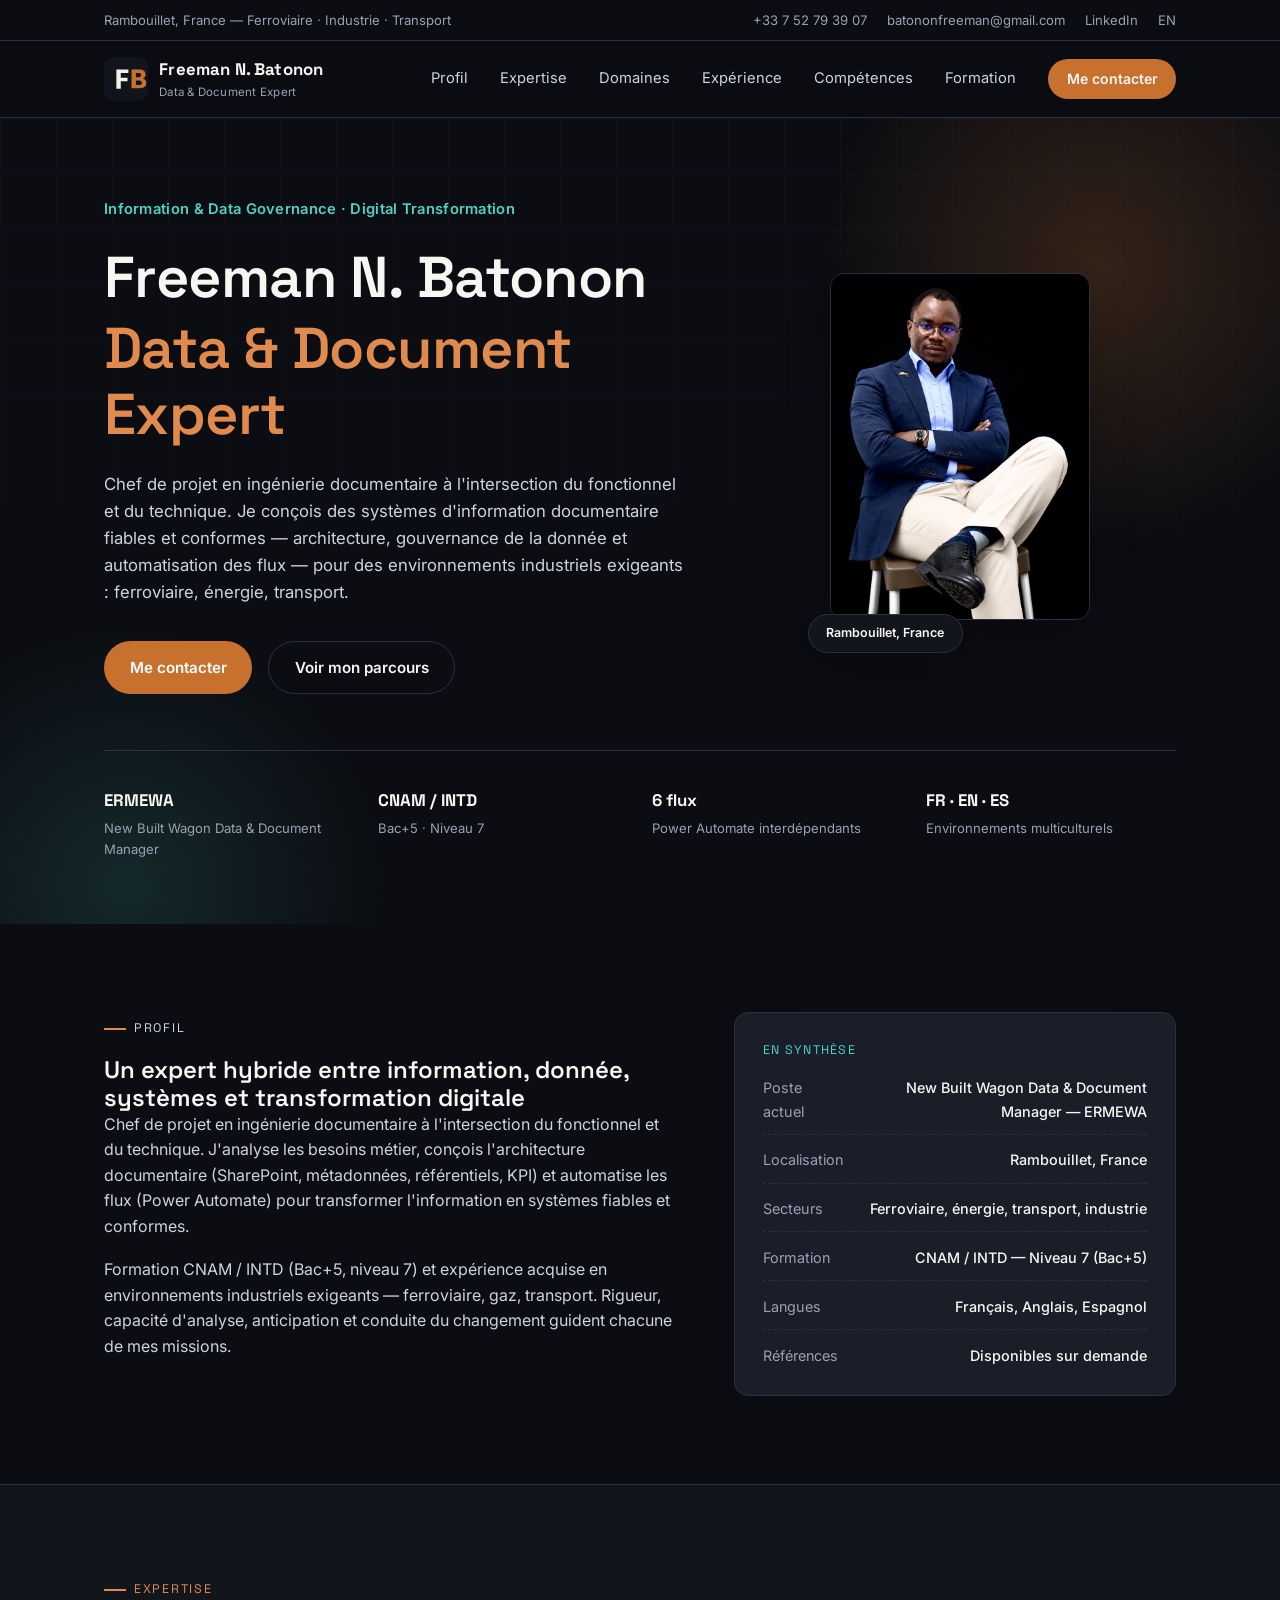
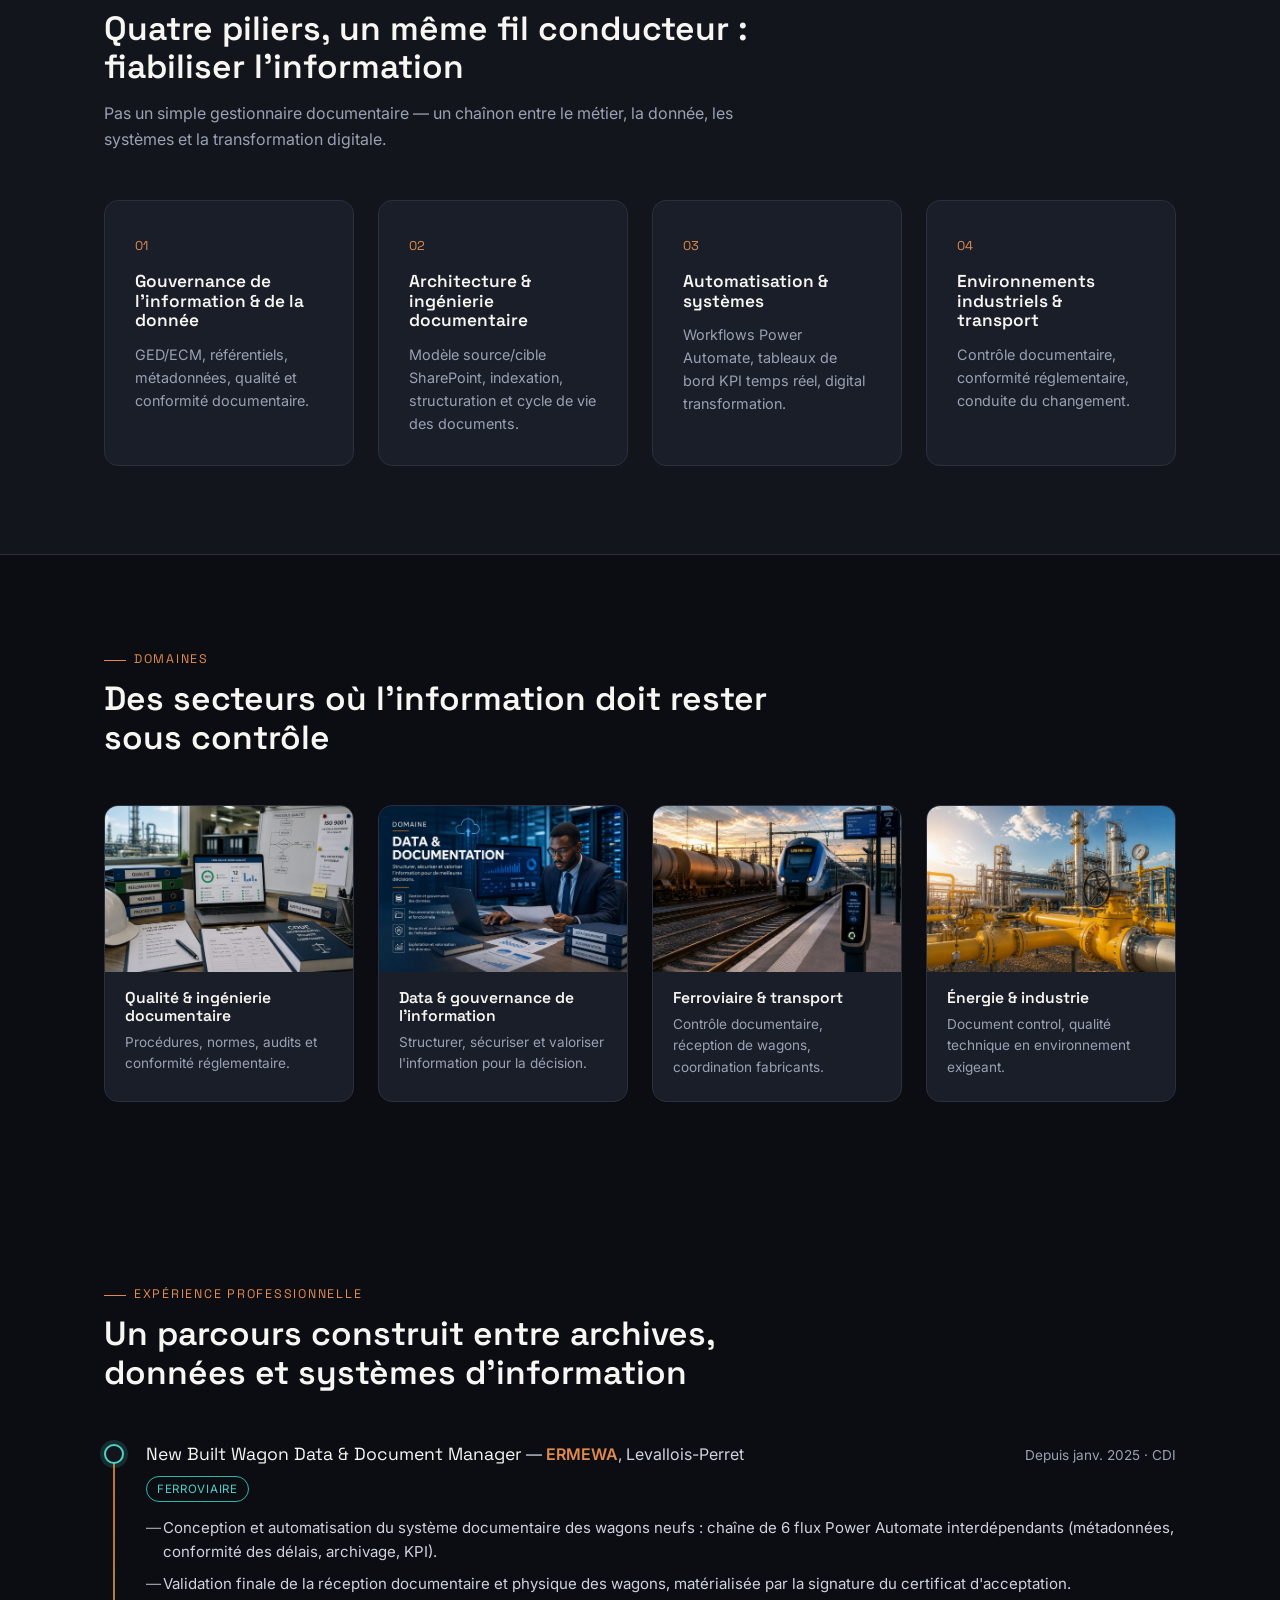
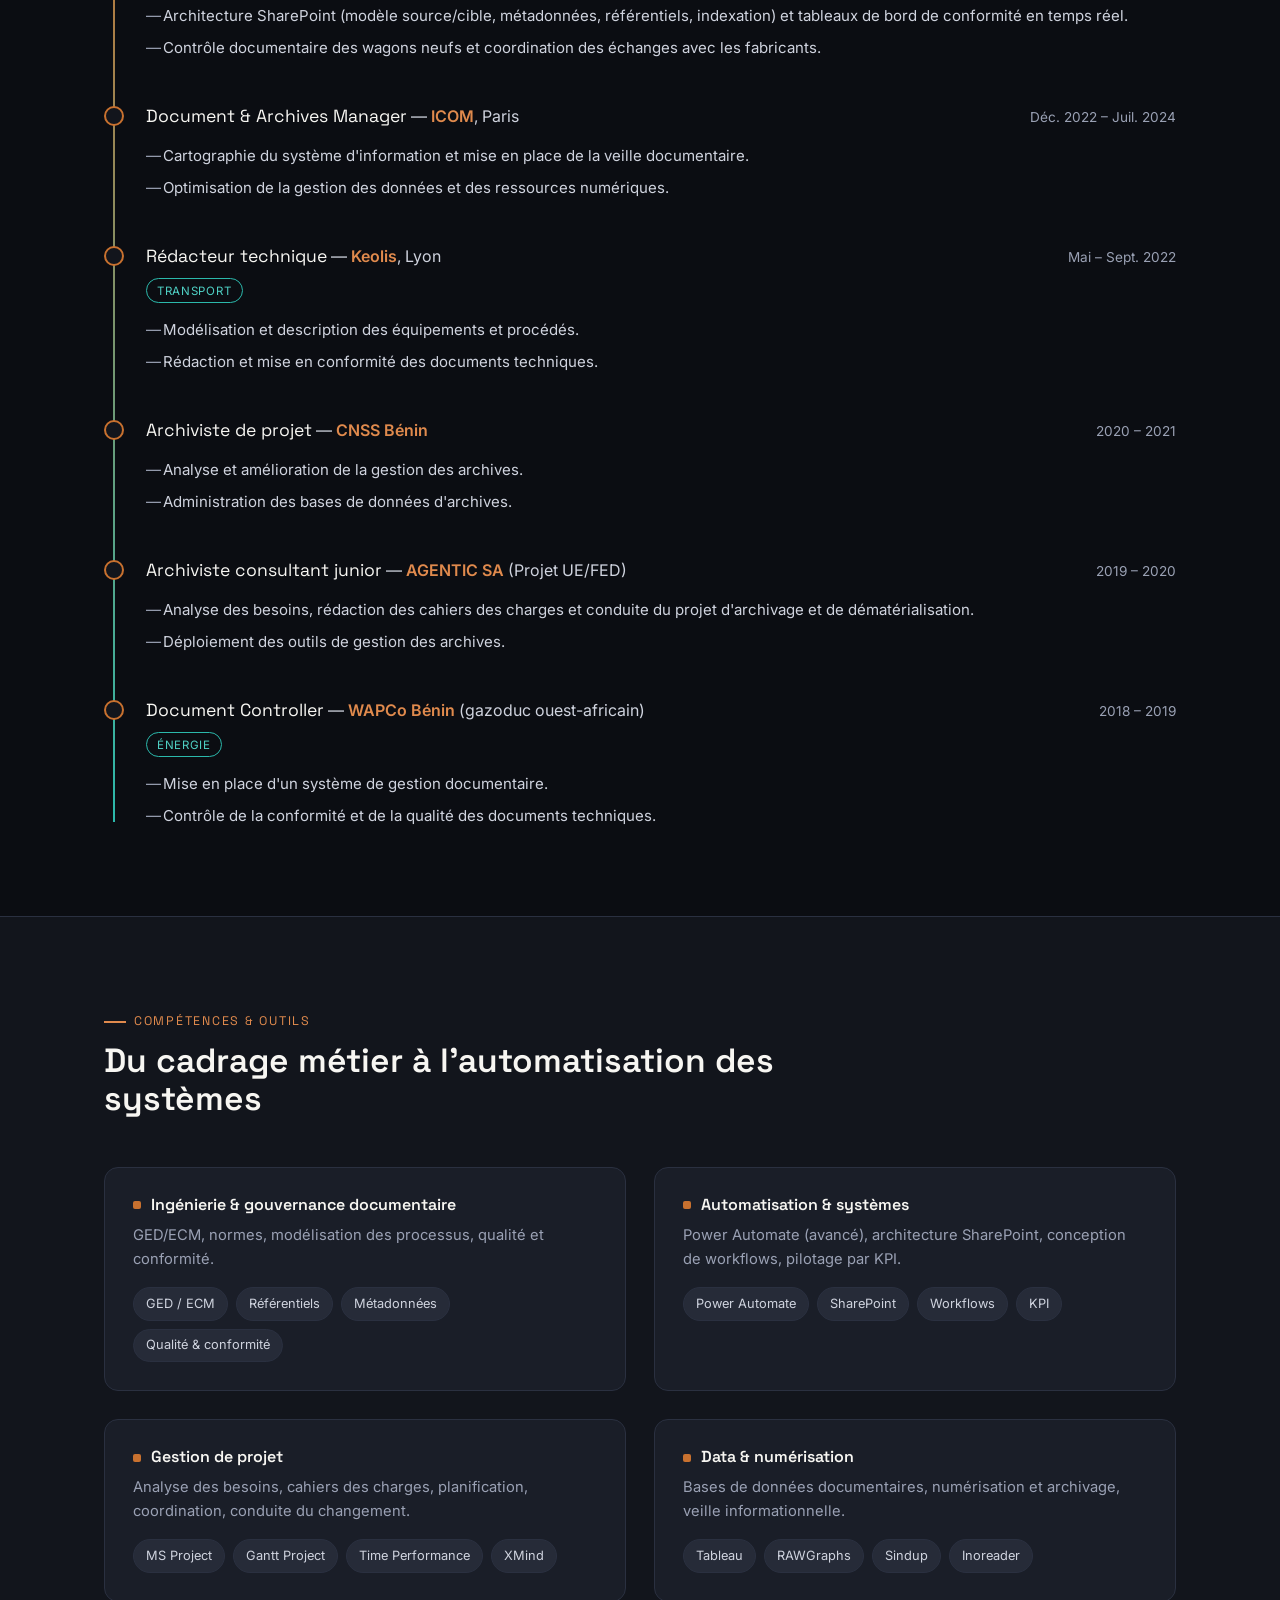
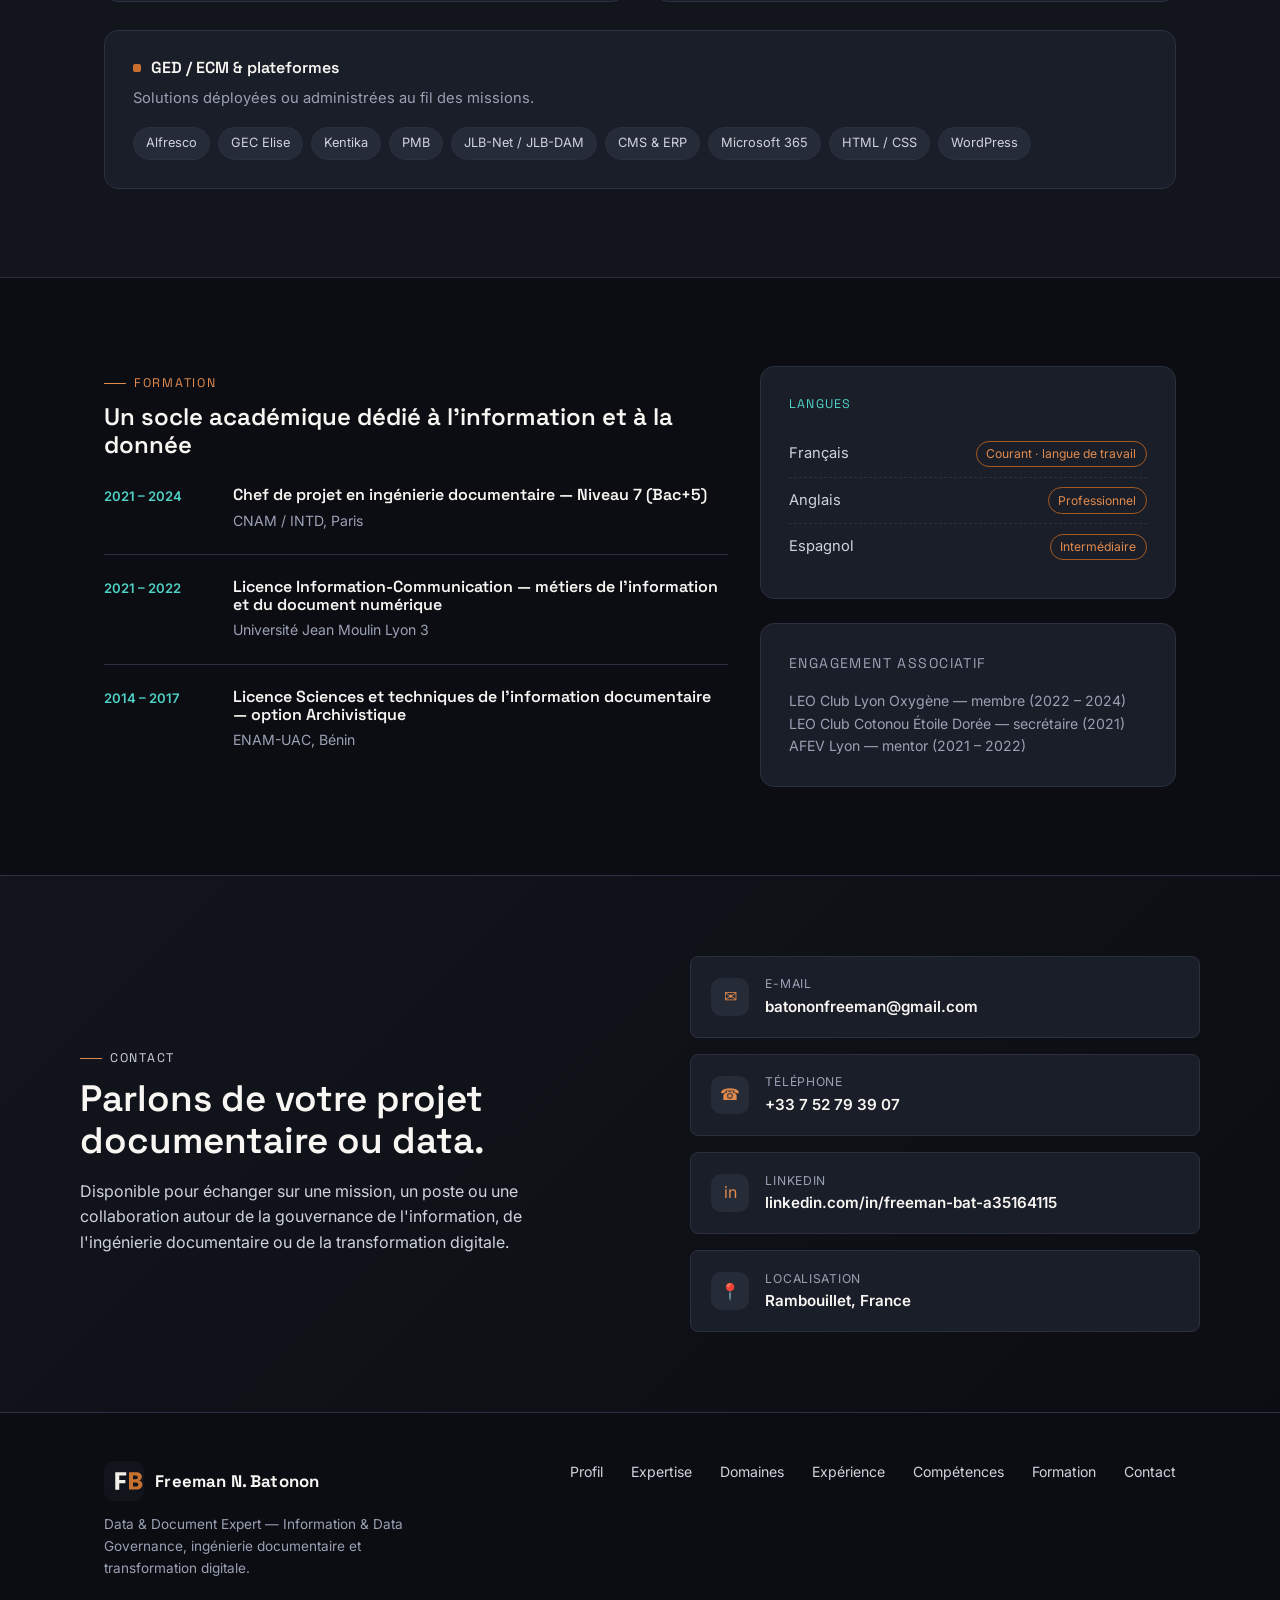
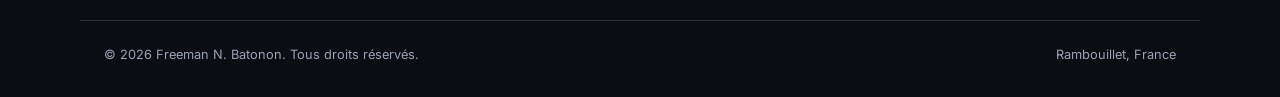
==== commit 31131b8e: "Version bilingue (FR/EN), photos, section Domaines, désindexation - Hero enrichi d'un portrait profe" ====
--- a/index.html
+++ b/index.html
@@ -6,12 +6,14 @@
   <title>Freeman N. Batonon — Data &amp; Document Expert</title>
   <meta name="description" content="Freeman N. Batonon — Chef de projet en ingénierie documentaire, Information &amp; Data Governance, Digital Transformation. Architecture documentaire, gouvernance de la donnée et automatisation des flux en environnements industriels (ferroviaire, énergie, transport)." />
   <meta name="theme-color" content="#0b0d12" />
+  <meta name="robots" content="noindex, nofollow" />
 
   <!-- Open Graph -->
   <meta property="og:type" content="website" />
   <meta property="og:title" content="Freeman N. Batonon — Data & Document Expert" />
   <meta property="og:description" content="Chef de projet en ingénierie documentaire · Information & Data Governance · Digital Transformation. À l'intersection de l'information, de la donnée, des systèmes et du transport." />
   <meta property="og:locale" content="fr_FR" />
+  <meta property="og:image" content="assets/portrait-freeman.jpg" />
 
   <link rel="icon" type="image/svg+xml" href="assets/monogram.svg" />
   <link rel="preconnect" href="https://fonts.googleapis.com" />
@@ -30,6 +32,7 @@
         <a href="tel:+33752793907">+33 7 52 79 39 07</a>
         <a href="mailto:batononfreeman@gmail.com">batononfreeman@gmail.com</a>
         <a href="https://www.linkedin.com/in/freeman-bat-a35164115" target="_blank" rel="noopener">LinkedIn</a>
+        <a class="lang-switch" href="en/index.html" hreflang="en" aria-label="Switch to English">EN</a>
       </nav>
     </div>
   </div>
@@ -45,6 +48,7 @@
       <nav class="nav" id="nav" aria-label="Navigation principale">
         <a href="#profil">Profil</a>
         <a href="#expertise">Expertise</a>
+        <a href="#domaines">Domaines</a>
         <a href="#experience">Expérience</a>
         <a href="#competences">Compétences</a>
         <a href="#formation">Formation</a>
@@ -63,26 +67,37 @@
       <div class="hero-bg" aria-hidden="true">
         <span class="hero-grid"></span>
       </div>
+      <div class="wrap hero-inner">
+        <div class="hero-card">
+          <p class="eyebrow reveal">Information &amp; Data Governance · Digital Transformation</p>
+
+          <h1 class="hero-title">
+            <span class="name reveal">Freeman N. Batonon</span>
+            <span class="role reveal">Data &amp; Document Expert</span>
+          </h1>
+
+          <p class="hero-sub reveal">
+            Chef de projet en ingénierie documentaire à l'intersection du fonctionnel et du technique.
+            Je conçois des systèmes d'information documentaire fiables et conformes — architecture,
+            gouvernance de la donnée et automatisation des flux — pour des environnements industriels
+            exigeants : ferroviaire, énergie, transport.
+          </p>
+
+          <div class="hero-actions reveal">
+            <a class="btn btn-primary" href="#contact">Me contacter</a>
+            <a class="btn btn-ghost" href="#experience">Voir mon parcours</a>
+          </div>
+        </div>
+
+        <div class="hero-visual reveal">
+          <figure class="photo-frame">
+            <img src="assets/portrait-freeman.jpg" alt="Portrait de Freeman N. Batonon" loading="eager" width="760" height="1013" />
+          </figure>
+          <span class="photo-badge">Rambouillet, France</span>
+        </div>
+      </div>
+
       <div class="wrap">
-        <p class="eyebrow reveal">Information &amp; Data Governance · Digital Transformation</p>
-
-        <h1 class="hero-title">
-          <span class="name reveal">Freeman N. Batonon</span>
-          <span class="role reveal">Data &amp; Document Expert</span>
-        </h1>
-
-        <p class="hero-sub reveal">
-          Chef de projet en ingénierie documentaire à l'intersection du fonctionnel et du technique.
-          Je conçois des systèmes d'information documentaire fiables et conformes — architecture,
-          gouvernance de la donnée et automatisation des flux — pour des environnements industriels
-          exigeants : ferroviaire, énergie, transport.
-        </p>
-
-        <div class="hero-actions reveal">
-          <a class="btn btn-primary" href="#contact">Me contacter</a>
-          <a class="btn btn-ghost" href="#experience">Voir mon parcours</a>
-        </div>
-
         <ul class="trust reveal">
           <li><strong>ERMEWA</strong><span>New Built Wagon Data &amp; Document Manager</span></li>
           <li><strong>CNAM / INTD</strong><span>Bac+5 · Niveau 7</span></li>
@@ -118,6 +133,7 @@
             <li><span>Secteurs</span><span>Ferroviaire, énergie, transport, industrie</span></li>
             <li><span>Formation</span><span>CNAM / INTD — Niveau 7 (Bac+5)</span></li>
             <li><span>Langues</span><span>Français, Anglais, Espagnol</span></li>
+            <li><span>Références</span><span>Disponibles sur demande</span></li>
           </ul>
         </aside>
       </div>
@@ -155,6 +171,58 @@
             <span class="pillar-num">04</span>
             <h3>Environnements industriels &amp; transport</h3>
             <p>Contrôle documentaire, conformité réglementaire, conduite du changement.</p>
+          </article>
+        </div>
+      </div>
+    </section>
+
+    <!-- ============ DOMAINES / SECTEURS ============ -->
+    <section class="section" id="domaines">
+      <div class="wrap">
+        <header class="section-head">
+          <p class="label reveal">Domaines</p>
+          <h2 class="reveal">Des secteurs où l'information doit rester sous contrôle</h2>
+        </header>
+
+        <div class="sectors">
+          <article class="sector-card reveal">
+            <div class="sector-media">
+              <img src="assets/secteur-qualite-documentaire.jpg" alt="Bureau qualité : classeurs de procédures, tableau de bord de conformité et audit interne" loading="lazy" width="1100" height="733" />
+            </div>
+            <div class="sector-body">
+              <h3>Qualité &amp; ingénierie documentaire</h3>
+              <p>Procédures, normes, audits et conformité réglementaire.</p>
+            </div>
+          </article>
+
+          <article class="sector-card reveal">
+            <div class="sector-media">
+              <img src="assets/secteur-data-gouvernance.jpg" alt="Illustration gouvernance de la donnée et de la documentation" loading="lazy" width="1100" height="733" />
+            </div>
+            <div class="sector-body">
+              <h3>Data &amp; gouvernance de l'information</h3>
+              <p>Structurer, sécuriser et valoriser l'information pour la décision.</p>
+            </div>
+          </article>
+
+          <article class="sector-card reveal">
+            <div class="sector-media">
+              <img src="assets/secteur-ferroviaire-transport.jpg" alt="Quai de gare et rame de train, secteur ferroviaire et transport" loading="lazy" width="1100" height="733" />
+            </div>
+            <div class="sector-body">
+              <h3>Ferroviaire &amp; transport</h3>
+              <p>Contrôle documentaire, réception de wagons, coordination fabricants.</p>
+            </div>
+          </article>
+
+          <article class="sector-card reveal">
+            <div class="sector-media">
+              <img src="assets/secteur-energie-industrie.jpg" alt="Installation industrielle de gazoduc, secteur énergie" loading="lazy" width="1100" height="733" />
+            </div>
+            <div class="sector-body">
+              <h3>Énergie &amp; industrie</h3>
+              <p>Document control, qualité technique en environnement exigeant.</p>
+            </div>
           </article>
         </div>
       </div>
@@ -401,6 +469,7 @@
       <nav class="footer-links" aria-label="Liens du site">
         <a href="#profil">Profil</a>
         <a href="#expertise">Expertise</a>
+        <a href="#domaines">Domaines</a>
         <a href="#experience">Expérience</a>
         <a href="#competences">Compétences</a>
         <a href="#formation">Formation</a>
--- a/styles.css
+++ b/styles.css
@@ -208,6 +208,42 @@
 .trust span { font-size: 0.82rem; color: var(--text-2); }
 @media (max-width: 760px) { .trust { grid-template-columns: repeat(2, 1fr); } }
 
+/* ============ HERO GRID (text + portrait) ============ */
+.hero-inner { display: grid; grid-template-columns: 1.15fr 0.85fr; gap: 3.5rem; align-items: center; }
+.hero-card { max-width: 640px; }
+.hero-visual { position: relative; justify-self: center; width: 100%; max-width: 340px; }
+.photo-frame {
+  position: relative; border-radius: var(--radius); overflow: hidden; border: 1px solid var(--line);
+  box-shadow: var(--shadow-1); aspect-ratio: 3 / 4;
+  background: linear-gradient(160deg, var(--ink-800), var(--ink-900));
+}
+.photo-frame img { width: 100%; height: 100%; object-fit: cover; display: block; }
+.photo-badge {
+  position: absolute; left: 1.1rem; bottom: -1.1rem; background: var(--ink-900); border: 1px solid var(--line);
+  border-radius: 999px; padding: 0.55rem 1.1rem; font-size: 0.78rem; font-weight: 600; color: var(--text-0);
+  box-shadow: var(--shadow-2); white-space: nowrap;
+}
+@media (max-width: 900px) {
+  .hero-inner { grid-template-columns: 1fr; }
+  .hero-card { max-width: none; }
+  .hero-visual { max-width: 260px; margin-top: 1rem; }
+}
+
+/* ============ SECTEURS / DOMAINES (photo cards) ============ */
+.sectors { display: grid; grid-template-columns: repeat(4, 1fr); gap: 1.5rem; }
+.sector-card {
+  border-radius: var(--radius); overflow: hidden; border: 1px solid var(--line); background: var(--ink-800);
+  transition: transform 0.25s, border-color 0.25s;
+}
+.sector-card:hover { transform: translateY(-4px); border-color: var(--copper-500); }
+.sector-media { aspect-ratio: 3 / 2; overflow: hidden; background: var(--ink-700); }
+.sector-media img { width: 100%; height: 100%; object-fit: cover; display: block; }
+.sector-body { padding: 1.1rem 1.25rem 1.4rem; }
+.sector-body h3 { font-size: 0.98rem; margin-bottom: 0.4rem; }
+.sector-body p { font-size: 0.85rem; color: var(--text-2); }
+@media (max-width: 980px) { .sectors { grid-template-columns: repeat(2, 1fr); } }
+@media (max-width: 560px) { .sectors { grid-template-columns: 1fr; } }
+
 /* ============ SECTION SHELL ============ */
 .section { padding: 5.5rem 0; }
 .section-tint { background: var(--ink-900); border-top: 1px solid var(--line); border-bottom: 1px solid var(--line); }
